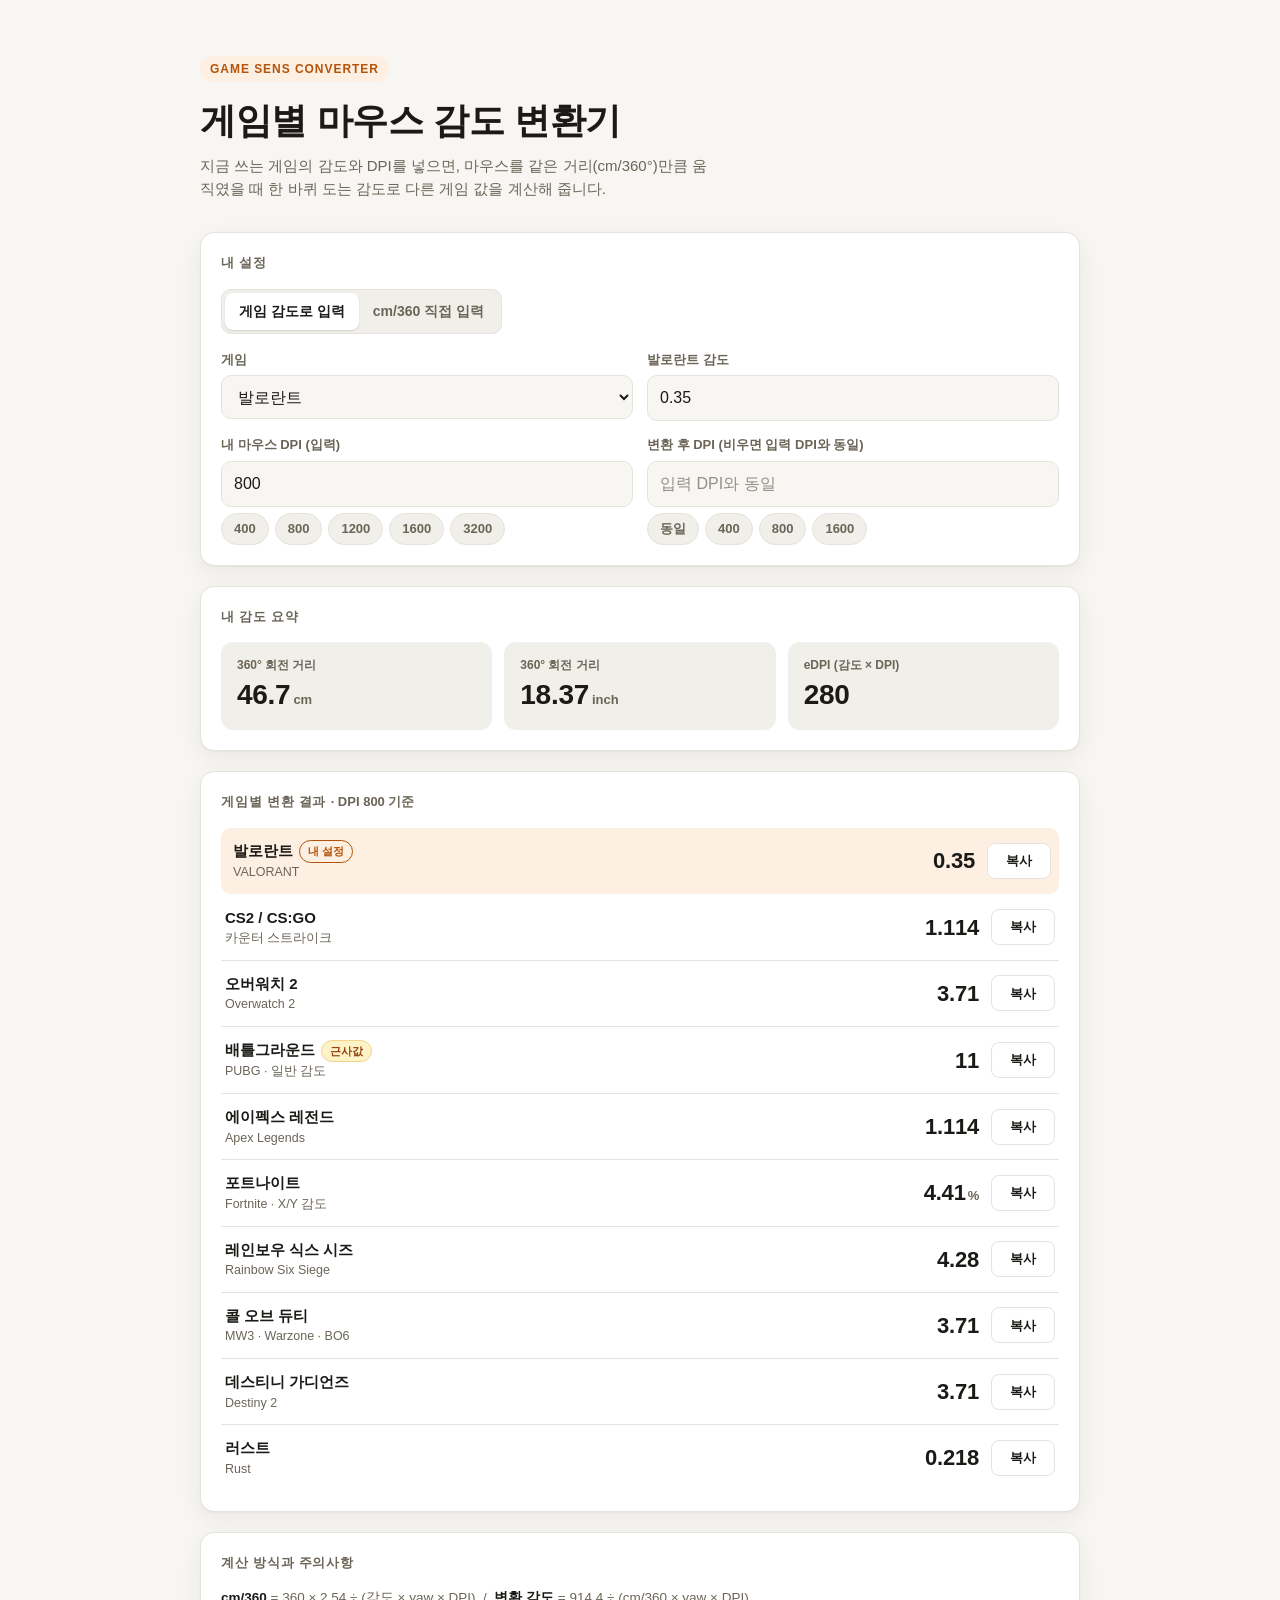
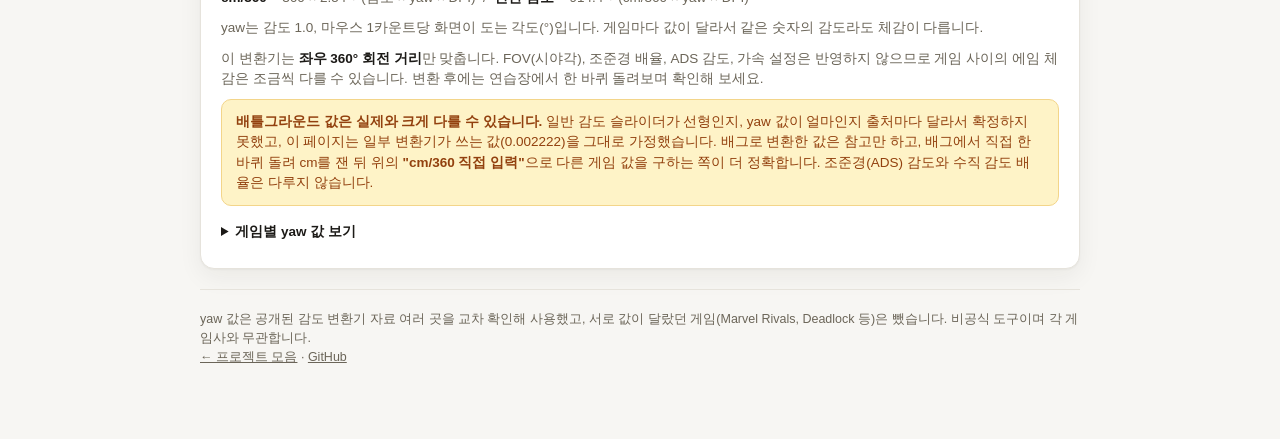
==== index.html @ f8046d5b "Add game mouse sensitivity converter Single-page converter that matches cm/360 across VALORANT, CS2," ====
<!DOCTYPE html>
<html lang="ko">
<head>
<meta charset="utf-8">
<meta name="viewport" content="width=device-width, initial-scale=1">
<title>게임별 마우스 감도 변환기 — 발로란트·CS2·오버워치·배그·에이펙스</title>
<meta name="description" content="발로란트, CS2(카스), 오버워치 2, 배틀그라운드, 에이펙스, 포트나이트, 레인보우식스, CoD 등 게임별 마우스 감도를 cm/360 기준으로 변환합니다. DPI를 직접 입력해 같은 체감 감도를 맞춰보세요.">
<meta name="theme-color" content="#b45309">
<link rel="canonical" href="https://sunlitkoreakorea.github.io/game-sens-converter/">
<meta property="og:type" content="website">
<meta property="og:title" content="게임별 마우스 감도 변환기">
<meta property="og:description" content="발로란트·CS2·오버워치 2·배그·에이펙스 등 게임 간 마우스 감도를 cm/360 기준으로 변환. DPI 직접 입력 지원.">
<meta property="og:url" content="https://sunlitkoreakorea.github.io/game-sens-converter/">
<meta name="twitter:card" content="summary">
<link rel="icon" href="data:image/svg+xml,%3Csvg xmlns='http://www.w3.org/2000/svg' viewBox='0 0 32 32'%3E%3Ccircle cx='16' cy='16' r='11' fill='none' stroke='%23b45309' stroke-width='3'/%3E%3Cpath d='M16 2v8M16 22v8M2 16h8M22 16h8' stroke='%23b45309' stroke-width='3' stroke-linecap='round'/%3E%3C/svg%3E">
<script type="application/ld+json">
{"@context":"https://schema.org","@type":"WebApplication","name":"게임별 마우스 감도 변환기","url":"https://sunlitkoreakorea.github.io/game-sens-converter/","applicationCategory":"UtilitiesApplication","operatingSystem":"Any","inLanguage":"ko","offers":{"@type":"Offer","price":"0","priceCurrency":"KRW"}}
</script>
<style>
  :root{
    --bg:#f7f6f3;
    --surface:#ffffff;
    --surface-2:#f1efe9;
    --border:#e6e3dc;
    --text:#1c1a17;
    --muted:#6b6558;
    --accent:#b45309;
    --accent-soft:#fdf0e3;
    --accent-ink:#ffffff;
    --warn:#92400e;
    --warn-bg:#fef3c7;
    --warn-border:#f3d58a;
    --ok:#166534;
    --shadow:0 1px 2px rgba(28,26,23,.04),0 8px 24px rgba(28,26,23,.06);
  }
  @media (prefers-color-scheme: dark){
    :root{
      --bg:#15130f;
      --surface:#1f1c17;
      --surface-2:#292520;
      --border:#332e26;
      --text:#f2ede4;
      --muted:#a89e8c;
      --accent:#e0975a;
      --accent-soft:#2b2118;
      --accent-ink:#1c1a17;
      --warn:#f5cf8a;
      --warn-bg:#2d2412;
      --warn-border:#5a4620;
      --ok:#86d19b;
      --shadow:0 1px 2px rgba(0,0,0,.3),0 8px 24px rgba(0,0,0,.35);
    }
  }
  *{box-sizing:border-box}
  [hidden]{display:none !important}
  html{-webkit-text-size-adjust:100%}
  body{
    margin:0;background:var(--bg);color:var(--text);
    font-family:-apple-system,BlinkMacSystemFont,"Segoe UI","Pretendard","Noto Sans KR",Arial,sans-serif;
    padding:56px 16px 72px;line-height:1.5;
  }
  .wrap{max-width:880px;margin:0 auto}
  header{margin-bottom:32px}
  .eyebrow{
    display:inline-block;font-size:12px;font-weight:700;letter-spacing:.08em;text-transform:uppercase;
    color:var(--accent);background:var(--accent-soft);padding:4px 10px;border-radius:999px;margin-bottom:16px;
  }
  h1{font-size:clamp(26px,4vw,36px);line-height:1.25;margin:0 0 12px;letter-spacing:-.01em}
  header p{color:var(--muted);font-size:15px;margin:0;max-width:62ch}
  .panel{
    background:var(--surface);border:1px solid var(--border);border-radius:14px;
    box-shadow:var(--shadow);padding:20px;margin-bottom:20px;
  }
  h2{
    font-size:13px;font-weight:700;letter-spacing:.06em;text-transform:uppercase;
    color:var(--muted);margin:0 0 16px;
  }
  .seg{display:inline-flex;background:var(--surface-2);border:1px solid var(--border);border-radius:10px;padding:3px;margin-bottom:16px}
  .seg button{
    appearance:none;border:0;background:transparent;color:var(--muted);font:inherit;font-size:14px;font-weight:600;
    padding:8px 14px;border-radius:8px;cursor:pointer;min-height:36px;
  }
  .seg button[aria-pressed="true"]{background:var(--surface);color:var(--text);box-shadow:0 1px 2px rgba(0,0,0,.12)}
  .fields{display:grid;grid-template-columns:repeat(2,1fr);gap:14px}
  .field{display:flex;flex-direction:column;gap:6px;min-width:0}
  .field.full{grid-column:1/-1}
  label,.lbl{font-size:13px;font-weight:600;color:var(--muted)}
  input,select{
    font:inherit;font-size:16px;color:var(--text);background:var(--bg);
    border:1px solid var(--border);border-radius:10px;padding:10px 12px;min-height:44px;width:100%;
    font-variant-numeric:tabular-nums;
  }
  input::placeholder{color:var(--muted);opacity:.7}
  input:focus-visible,select:focus-visible,button:focus-visible{outline:2px solid var(--accent);outline-offset:2px}
  .chips{display:flex;flex-wrap:wrap;gap:6px}
  .chip{
    appearance:none;font:inherit;font-size:13px;font-weight:600;color:var(--muted);background:var(--surface-2);
    border:1px solid var(--border);border-radius:999px;padding:5px 12px;cursor:pointer;min-height:32px;
    font-variant-numeric:tabular-nums;
  }
  .chip:hover{color:var(--text);border-color:var(--accent)}
  .hint{font-size:12.5px;color:var(--muted);margin:0}
  .stats{display:grid;grid-template-columns:repeat(3,1fr);gap:12px}
  .stat{background:var(--surface-2);border-radius:12px;padding:14px 16px;min-width:0}
  .stat .k{font-size:12px;font-weight:600;color:var(--muted)}
  .stat .v{font-size:clamp(20px,3.4vw,28px);font-weight:700;font-variant-numeric:tabular-nums;letter-spacing:-.01em;overflow-wrap:anywhere}
  .stat .u{font-size:13px;font-weight:600;color:var(--muted);margin-left:3px}
  .list{list-style:none;margin:0;padding:0}
  .row{
    display:grid;grid-template-columns:1fr auto auto;align-items:center;gap:12px;
    padding:12px 4px;border-top:1px solid var(--border);
  }
  .row:first-child{border-top:0}
  .row.src{background:var(--accent-soft);border-radius:10px;border-top-color:transparent;padding-left:12px;padding-right:8px}
  .row.src + .row{border-top-color:transparent}
  .gname{font-weight:600;font-size:15px;min-width:0}
  .gname small{display:block;font-weight:500;font-size:12.5px;color:var(--muted)}
  .badge{
    display:inline-block;font-size:11px;font-weight:700;border-radius:999px;padding:2px 8px;margin-left:6px;vertical-align:middle;
    color:var(--accent);background:var(--accent-soft);border:1px solid var(--accent);
  }
  .badge.warn{color:var(--warn);background:var(--warn-bg);border-color:var(--warn-border)}
  .val{font-size:22px;font-weight:700;font-variant-numeric:tabular-nums;text-align:right;letter-spacing:-.01em}
  .val .u{font-size:13px;font-weight:600;color:var(--muted);margin-left:2px}
  .copy{
    appearance:none;font:inherit;font-size:13px;font-weight:600;color:var(--text);background:var(--surface);
    border:1px solid var(--border);border-radius:8px;padding:6px 12px;cursor:pointer;min-height:36px;min-width:64px;
  }
  .copy:hover{border-color:var(--accent)}
  .copy.done{color:var(--ok);border-color:var(--ok)}
  .empty{color:var(--muted);font-size:14px;padding:8px 0}
  .note{
    font-size:13.5px;color:var(--muted);margin:0 0 10px;
  }
  .note strong{color:var(--text)}
  .warnbox{
    background:var(--warn-bg);border:1px solid var(--warn-border);color:var(--warn);
    border-radius:10px;padding:12px 14px;font-size:13.5px;margin:0 0 10px;
  }
  code{
    font-family:ui-monospace,SFMono-Regular,Menlo,Consolas,monospace;font-size:12.5px;
    background:var(--surface-2);border-radius:6px;padding:2px 6px;color:var(--text);overflow-wrap:anywhere;
  }
  details{margin-top:6px}
  summary{cursor:pointer;font-size:13.5px;font-weight:600;color:var(--text);padding:6px 0}
  table.yaw{width:100%;border-collapse:collapse;font-size:13.5px;margin-top:8px}
  table.yaw th,table.yaw td{text-align:left;padding:8px 6px;border-top:1px solid var(--border)}
  table.yaw th{font-size:12px;color:var(--muted);font-weight:600;border-top:0}
  table.yaw td:last-child{font-variant-numeric:tabular-nums}
  footer{border-top:1px solid var(--border);padding-top:20px;font-size:12.5px;color:var(--muted)}
  footer a{color:var(--muted)}
  @media (max-width:620px){
    body{padding-top:36px}
    .fields{grid-template-columns:1fr}
    .stats{grid-template-columns:1fr}
    .row{grid-template-columns:1fr auto;grid-template-areas:"n v" "n c";row-gap:6px}
    .row .gname{grid-area:n}
    .row .val{grid-area:v}
    .row .copy{grid-area:c;justify-self:end}
  }
  @media (prefers-reduced-motion:no-preference){
    .copy,.chip,.seg button{transition:border-color .15s ease,color .15s ease,background .15s ease}
  }
</style>
</head>
<body>
<div class="wrap">
  <header>
    <span class="eyebrow">Game Sens Converter</span>
    <h1>게임별 마우스 감도 변환기</h1>
    <p>지금 쓰는 게임의 감도와 DPI를 넣으면, 마우스를 같은 거리(cm/360°)만큼 움직였을 때 한 바퀴 도는 감도로 다른 게임 값을 계산해 줍니다.</p>
  </header>

  <section class="panel" aria-labelledby="h-input">
    <h2 id="h-input">내 설정</h2>

    <div class="seg" role="group" aria-label="입력 방식">
      <button type="button" id="mode-game" aria-pressed="true">게임 감도로 입력</button>
      <button type="button" id="mode-cm" aria-pressed="false">cm/360 직접 입력</button>
    </div>

    <div class="fields">
      <div class="field" id="f-game">
        <label for="game">게임</label>
        <select id="game"></select>
      </div>
      <div class="field" id="f-sens">
        <label for="sens" id="sens-label">감도</label>
        <input id="sens" type="text" inputmode="decimal" autocomplete="off" placeholder="예: 0.35">
      </div>
      <div class="field" id="f-cm" hidden>
        <label for="cm">360° 회전에 필요한 마우스 이동 거리 (cm)</label>
        <input id="cm" type="text" inputmode="decimal" autocomplete="off" placeholder="예: 33">
        <p class="hint">마우스패드에서 실제로 한 바퀴 돌 때 움직인 거리를 자로 재서 넣으면 됩니다.</p>
      </div>

      <div class="field">
        <label for="dpi">내 마우스 DPI <span class="lbl">(입력)</span></label>
        <input id="dpi" type="text" inputmode="numeric" autocomplete="off" placeholder="예: 800">
        <div class="chips" data-target="dpi" aria-label="DPI 빠른 선택">
          <button type="button" class="chip" data-v="400">400</button>
          <button type="button" class="chip" data-v="800">800</button>
          <button type="button" class="chip" data-v="1200">1200</button>
          <button type="button" class="chip" data-v="1600">1600</button>
          <button type="button" class="chip" data-v="3200">3200</button>
        </div>
      </div>
      <div class="field">
        <label for="tdpi">변환 후 DPI <span class="lbl">(비우면 입력 DPI와 동일)</span></label>
        <input id="tdpi" type="text" inputmode="numeric" autocomplete="off" placeholder="입력 DPI와 동일">
        <div class="chips" data-target="tdpi" aria-label="변환 후 DPI 빠른 선택">
          <button type="button" class="chip" data-v="">동일</button>
          <button type="button" class="chip" data-v="400">400</button>
          <button type="button" class="chip" data-v="800">800</button>
          <button type="button" class="chip" data-v="1600">1600</button>
        </div>
      </div>
    </div>
  </section>

  <section class="panel" aria-labelledby="h-sum">
    <h2 id="h-sum">내 감도 요약</h2>
    <div class="stats" aria-live="polite">
      <div class="stat"><div class="k">360° 회전 거리</div><div><span class="v" id="o-cm">—</span><span class="u">cm</span></div></div>
      <div class="stat"><div class="k">360° 회전 거리</div><div><span class="v" id="o-in">—</span><span class="u">inch</span></div></div>
      <div class="stat"><div class="k">eDPI (감도 × DPI)</div><div><span class="v" id="o-edpi">—</span></div></div>
    </div>
  </section>

  <section class="panel" aria-labelledby="h-out">
    <h2 id="h-out">게임별 변환 결과 <span id="out-dpi" style="text-transform:none;letter-spacing:0;font-weight:600"></span></h2>
    <ul class="list" id="results" aria-live="polite"></ul>
  </section>

  <section class="panel" aria-labelledby="h-info">
    <h2 id="h-info">계산 방식과 주의사항</h2>
    <p class="note"><strong>cm/360</strong> = 360 × 2.54 ÷ (감도 × yaw × DPI) &nbsp;/&nbsp; <strong>변환 감도</strong> = 914.4 ÷ (cm/360 × yaw × DPI)</p>
    <p class="note">yaw는 감도 1.0, 마우스 1카운트당 화면이 도는 각도(°)입니다. 게임마다 값이 달라서 같은 숫자의 감도라도 체감이 다릅니다.</p>
    <p class="note">이 변환기는 <strong>좌우 360° 회전 거리</strong>만 맞춥니다. FOV(시야각), 조준경 배율, ADS 감도, 가속 설정은 반영하지 않으므로 게임 사이의 에임 체감은 조금씩 다를 수 있습니다. 변환 후에는 연습장에서 한 바퀴 돌려보며 확인해 보세요.</p>
    <div class="warnbox"><strong>배틀그라운드 값은 실제와 크게 다를 수 있습니다.</strong> 일반 감도 슬라이더가 선형인지, yaw 값이 얼마인지 출처마다 달라서 확정하지 못했고, 이 페이지는 일부 변환기가 쓰는 값(0.002222)을 그대로 가정했습니다. 배그로 변환한 값은 참고만 하고, 배그에서 직접 한 바퀴 돌려 cm를 잰 뒤 위의 <strong>"cm/360 직접 입력"</strong>으로 다른 게임 값을 구하는 쪽이 더 정확합니다. 조준경(ADS) 감도와 수직 감도 배율은 다루지 않습니다.</div>
    <details>
      <summary>게임별 yaw 값 보기</summary>
      <table class="yaw" id="yaw-table">
        <thead><tr><th>게임</th><th>입력 단위</th><th>yaw</th></tr></thead>
        <tbody></tbody>
      </table>
    </details>
  </section>

  <footer>
    yaw 값은 공개된 감도 변환기 자료 여러 곳을 교차 확인해 사용했고, 서로 값이 달랐던 게임(Marvel Rivals, Deadlock 등)은 뺐습니다. 비공식 도구이며 각 게임사와 무관합니다.<br>
    <a href="https://sunlitkoreakorea.github.io/">← 프로젝트 모음</a> · <a href="https://github.com/Sunlitkoreakorea/game-sens-converter">GitHub</a>
  </footer>
</div>

<script>
(function () {
  'use strict';

  // yaw: 감도 1.0 · 1카운트당 회전 각도(°). dec: 결과 표시 소수 자릿수.
  var GAMES = [
    { id: 'valorant', name: '발로란트', en: 'VALORANT',         yaw: 0.07,          dec: 3, unit: '' },
    { id: 'cs2',      name: 'CS2 / CS:GO', en: '카운터 스트라이크', yaw: 0.022,         dec: 3, unit: '' },
    { id: 'ow2',      name: '오버워치 2', en: 'Overwatch 2',     yaw: 0.0066,        dec: 2, unit: '' },
    { id: 'pubg',     name: '배틀그라운드', en: 'PUBG · 일반 감도', yaw: 0.002222,      dec: 1, unit: '', approx: true },
    { id: 'apex',     name: '에이펙스 레전드', en: 'Apex Legends',  yaw: 0.022,         dec: 3, unit: '' },
    { id: 'fortnite', name: '포트나이트', en: 'Fortnite · X/Y 감도', yaw: 0.005555,    dec: 2, unit: '%' },
    { id: 'r6',       name: '레인보우 식스 시즈', en: 'Rainbow Six Siege', yaw: 0.00572957795, dec: 2, unit: '' },
    { id: 'cod',      name: '콜 오브 듀티', en: 'MW3 · Warzone · BO6', yaw: 0.0066,    dec: 2, unit: '' },
    { id: 'destiny2', name: '데스티니 가디언즈', en: 'Destiny 2',  yaw: 0.0066,        dec: 2, unit: '' },
    { id: 'rust',     name: '러스트', en: 'Rust',                yaw: 0.1125,        dec: 3, unit: '' }
  ];
  var CM_PER_360_CONST = 360 * 2.54; // 914.4

  function $(id) { return document.getElementById(id); }
  function byId(id) { for (var i = 0; i < GAMES.length; i++) if (GAMES[i].id === id) return GAMES[i]; return GAMES[0]; }

  var els = {
    modeGame: $('mode-game'), modeCm: $('mode-cm'),
    fGame: $('f-game'), fSens: $('f-sens'), fCm: $('f-cm'),
    game: $('game'), sens: $('sens'), sensLabel: $('sens-label'), cm: $('cm'),
    dpi: $('dpi'), tdpi: $('tdpi'),
    oCm: $('o-cm'), oIn: $('o-in'), oEdpi: $('o-edpi'),
    results: $('results'), outDpi: $('out-dpi')
  };

  var state = { mode: 'game', game: 'valorant', sens: '0.35', cm: '', dpi: '800', tdpi: '' };

  // ---- 저장/복원 (불가능한 환경에서도 동작) ----
  var KEY = 'gameSensConverter.v1';
  function load() {
    try {
      var raw = localStorage.getItem(KEY);
      if (!raw) return;
      var s = JSON.parse(raw);
      if (s && typeof s === 'object') {
        ['mode', 'game', 'sens', 'cm', 'dpi', 'tdpi'].forEach(function (k) {
          if (typeof s[k] === 'string') state[k] = s[k];
        });
        if (state.mode !== 'game' && state.mode !== 'cm') state.mode = 'game';
        if (!GAMES.some(function (g) { return g.id === state.game; })) state.game = 'valorant';
      }
    } catch (e) {}
  }
  function save() { try { localStorage.setItem(KEY, JSON.stringify(state)); } catch (e) {} }

  // ---- 계산 ----
  function num(str) {
    var n = parseFloat(String(str).replace(',', '.').trim());
    return isFinite(n) && n > 0 ? n : NaN;
  }
  function cmPer360(sens, yaw, dpi) { return CM_PER_360_CONST / (sens * yaw * dpi); }
  function sensFor(cm, yaw, dpi) { return CM_PER_360_CONST / (cm * yaw * dpi); }

  function fmt(n, d) {
    if (!isFinite(n)) return '—';
    var s = n.toFixed(d);
    if (s.indexOf('.') >= 0) s = s.replace(/0+$/, '').replace(/\.$/, '');
    return s;
  }

  // ---- 렌더 ----
  function currentSource() {
    var dpi = num(state.dpi);
    var cm = NaN, sens = NaN;
    if (state.mode === 'game') {
      sens = num(state.sens);
      cm = cmPer360(sens, byId(state.game).yaw, dpi);
    } else {
      cm = num(state.cm);
    }
    return { dpi: dpi, sens: sens, cm: cm };
  }

  function render() {
    var src = currentSource();
    var g = byId(state.game);
    var okCm = isFinite(src.cm) && src.cm > 0;

    els.oCm.textContent = okCm ? fmt(src.cm, src.cm < 10 ? 2 : 1) : '—';
    els.oIn.textContent = okCm ? fmt(src.cm / 2.54, 2) : '—';
    els.oEdpi.textContent = (state.mode === 'game' && isFinite(src.sens) && isFinite(src.dpi))
      ? fmt(src.sens * src.dpi, 1) : '—';

    var tdpi = num(state.tdpi);
    var outDpi = isFinite(tdpi) ? tdpi : src.dpi;
    els.outDpi.textContent = isFinite(outDpi) ? '· DPI ' + fmt(outDpi, 0) + ' 기준' : '';

    els.results.innerHTML = '';
    if (!okCm || !isFinite(outDpi)) {
      var li = document.createElement('li');
      li.className = 'empty';
      li.textContent = state.mode === 'game'
        ? '게임, 감도, DPI를 입력하면 결과가 표시됩니다.'
        : 'cm/360과 DPI를 입력하면 결과가 표시됩니다.';
      els.results.appendChild(li);
      return;
    }

    GAMES.forEach(function (game) {
      var isSrc = state.mode === 'game' && game.id === state.game;
      var value = isSrc && !isFinite(tdpi) ? src.sens : sensFor(src.cm, game.yaw, outDpi);
      var text = fmt(value, game.dec);

      var row = document.createElement('li');
      row.className = 'row' + (isSrc ? ' src' : '');

      var name = document.createElement('div');
      name.className = 'gname';
      name.textContent = game.name;
      if (isSrc) { var b = document.createElement('span'); b.className = 'badge'; b.textContent = '내 설정'; name.appendChild(b); }
      if (game.approx) { var w = document.createElement('span'); w.className = 'badge warn'; w.textContent = '근사값'; name.appendChild(w); }
      var sub = document.createElement('small');
      sub.textContent = game.en;
      name.appendChild(sub);

      var val = document.createElement('div');
      val.className = 'val';
      val.textContent = text;
      if (game.unit) { var u = document.createElement('span'); u.className = 'u'; u.textContent = game.unit; val.appendChild(u); }

      var btn = document.createElement('button');
      btn.type = 'button';
      btn.className = 'copy';
      btn.textContent = '복사';
      btn.setAttribute('aria-label', game.name + ' 감도 ' + text + ' 복사');
      btn.addEventListener('click', function () { copyText(text, btn); });

      row.appendChild(name); row.appendChild(val); row.appendChild(btn);
      els.results.appendChild(row);
    });
  }

  function copyText(text, btn) {
    function done(ok) {
      btn.textContent = ok ? '복사됨' : '실패';
      btn.classList.toggle('done', ok);
      setTimeout(function () { btn.textContent = '복사'; btn.classList.remove('done'); }, 1200);
    }
    function fallback() {
      var ta = document.createElement('textarea');
      ta.value = text; ta.setAttribute('readonly', '');
      ta.style.position = 'fixed'; ta.style.opacity = '0';
      document.body.appendChild(ta); ta.select();
      var ok = false;
      try { ok = document.execCommand('copy'); } catch (e) {}
      document.body.removeChild(ta);
      done(ok);
    }
    if (navigator.clipboard && navigator.clipboard.writeText) {
      navigator.clipboard.writeText(text).then(function () { done(true); }, fallback);
    } else { fallback(); }
  }

  // ---- UI 동기화 ----
  function applyMode() {
    var isGame = state.mode === 'game';
    els.modeGame.setAttribute('aria-pressed', String(isGame));
    els.modeCm.setAttribute('aria-pressed', String(!isGame));
    els.fGame.hidden = !isGame;
    els.fSens.hidden = !isGame;
    els.fCm.hidden = isGame;
  }
  function applyGameLabel() {
    var g = byId(state.game);
    els.sensLabel.textContent = g.unit === '%' ? g.name + ' 감도 (% 값 그대로)' : g.name + ' 감도';
  }
  function update() { save(); render(); }

  function init() {
    GAMES.forEach(function (g) {
      var o = document.createElement('option');
      o.value = g.id; o.textContent = g.name;
      els.game.appendChild(o);
    });

    var tb = document.querySelector('#yaw-table tbody');
    GAMES.forEach(function (g) {
      var tr = document.createElement('tr');
      [g.name + (g.approx ? ' (근사)' : ''), g.unit === '%' ? '%' : '감도', String(g.yaw)].forEach(function (t) {
        var td = document.createElement('td'); td.textContent = t; tr.appendChild(td);
      });
      tb.appendChild(tr);
    });

    load();
    els.game.value = state.game;
    els.sens.value = state.sens;
    els.cm.value = state.cm;
    els.dpi.value = state.dpi;
    els.tdpi.value = state.tdpi;
    applyMode(); applyGameLabel(); render();

    els.modeGame.addEventListener('click', function () { state.mode = 'game'; applyMode(); update(); });
    els.modeCm.addEventListener('click', function () { state.mode = 'cm'; applyMode(); update(); });
    els.game.addEventListener('change', function () { state.game = els.game.value; applyGameLabel(); update(); });
    els.sens.addEventListener('input', function () { state.sens = els.sens.value; update(); });
    els.cm.addEventListener('input', function () { state.cm = els.cm.value; update(); });
    els.dpi.addEventListener('input', function () { state.dpi = els.dpi.value; update(); });
    els.tdpi.addEventListener('input', function () { state.tdpi = els.tdpi.value; update(); });

    Array.prototype.forEach.call(document.querySelectorAll('.chips'), function (box) {
      var target = box.getAttribute('data-target');
      box.addEventListener('click', function (e) {
        var t = e.target;
        if (!t || !t.classList || !t.classList.contains('chip')) return;
        var v = t.getAttribute('data-v');
        state[target] = v;
        els[target].value = v;
        update();
      });
    });
  }

  init();
})();
</script>
</body>
</html>
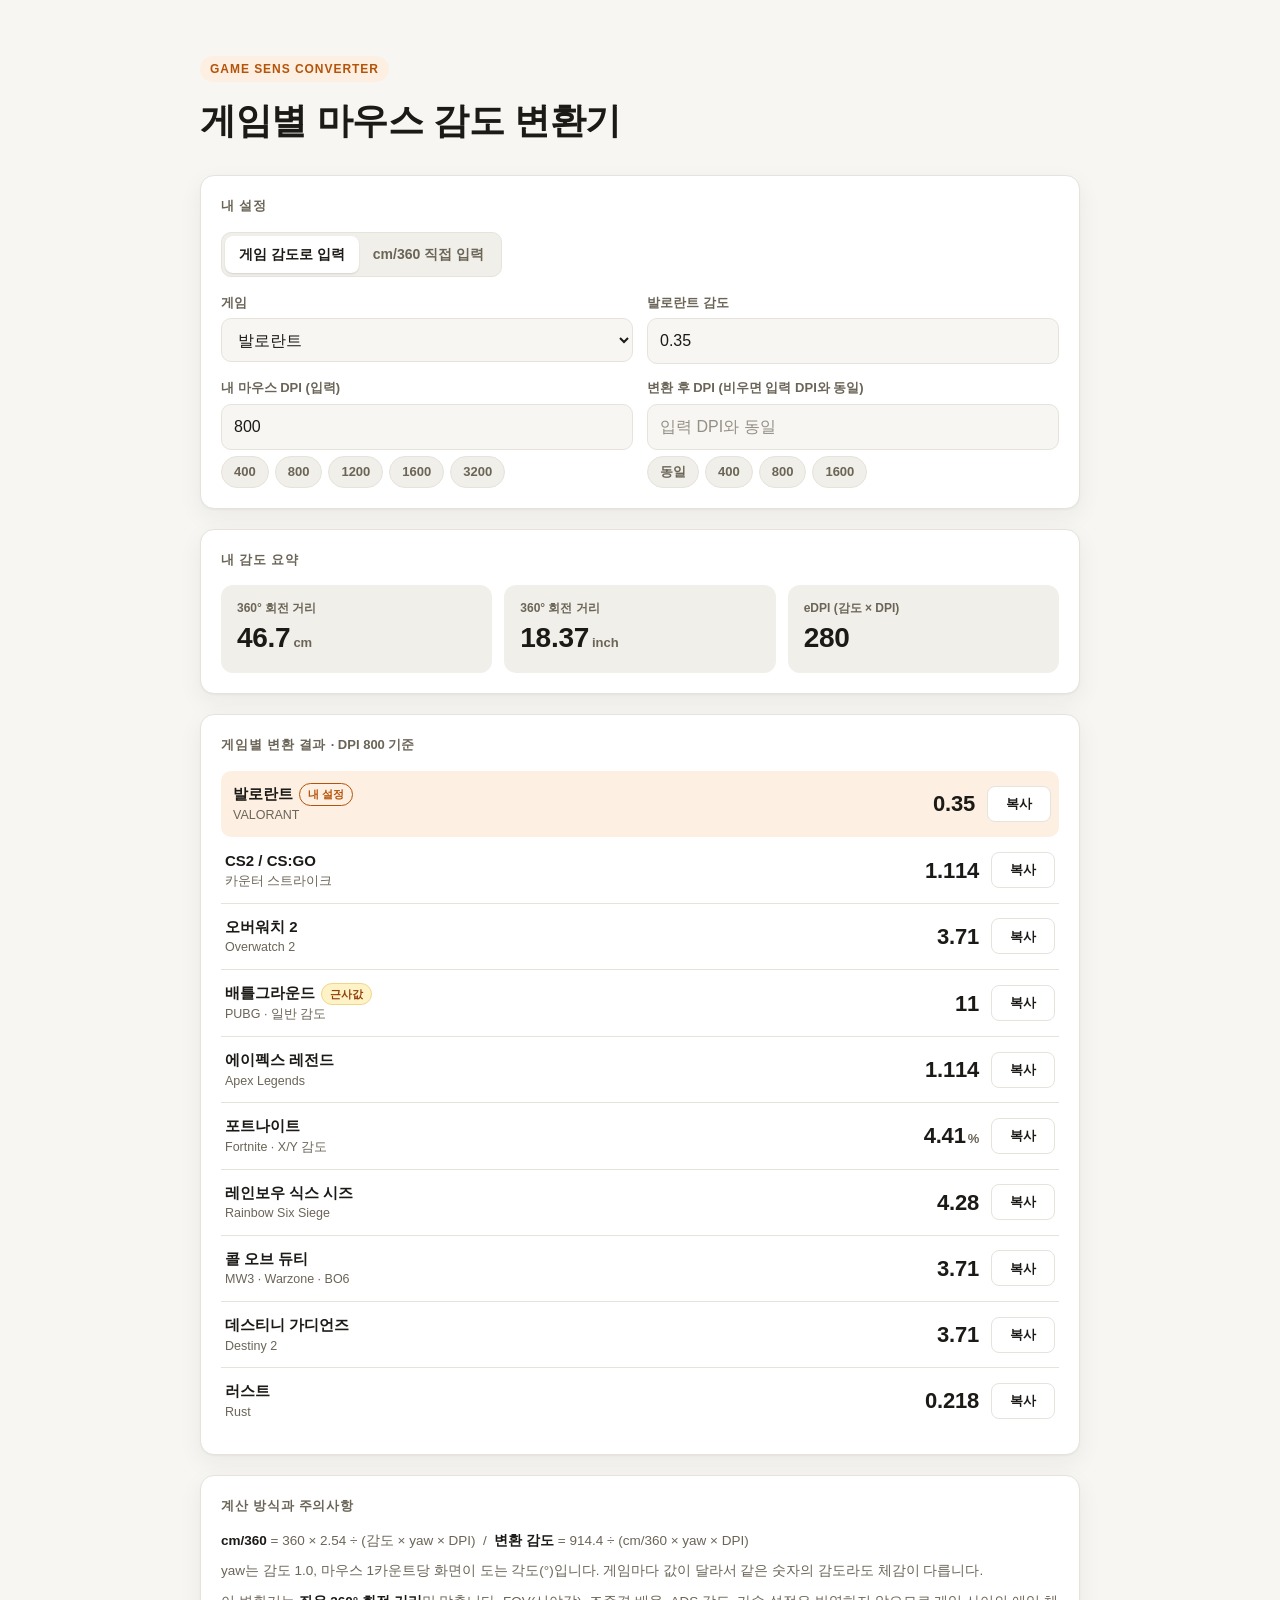
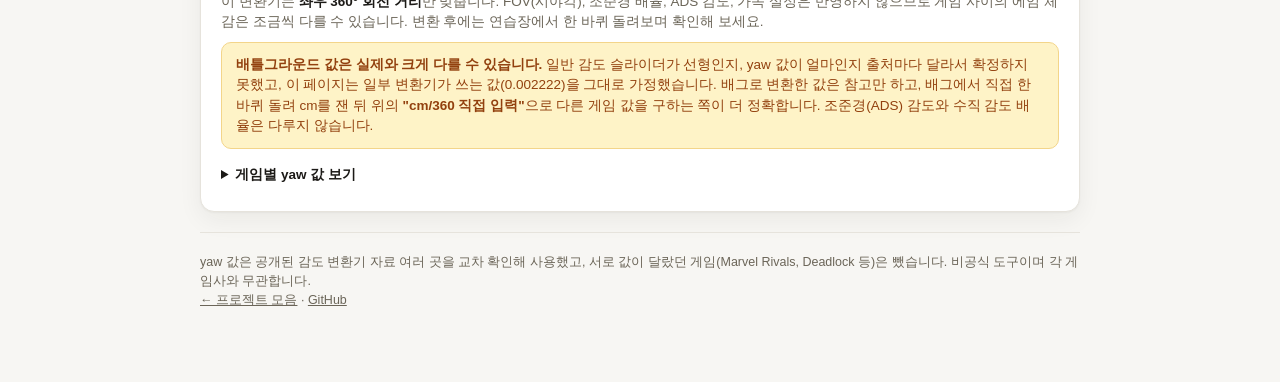
==== commit 3a93f53d: "Remove intro paragraph from header Co-Authored-By: Claude Sonnet 5.5 <noreply@anthropic.com>" ====
--- a/index.html
+++ b/index.html
@@ -65,8 +65,7 @@
     display:inline-block;font-size:12px;font-weight:700;letter-spacing:.08em;text-transform:uppercase;
     color:var(--accent);background:var(--accent-soft);padding:4px 10px;border-radius:999px;margin-bottom:16px;
   }
-  h1{font-size:clamp(26px,4vw,36px);line-height:1.25;margin:0 0 12px;letter-spacing:-.01em}
-  header p{color:var(--muted);font-size:15px;margin:0;max-width:62ch}
+  h1{font-size:clamp(26px,4vw,36px);line-height:1.25;margin:0;letter-spacing:-.01em}
   .panel{
     background:var(--surface);border:1px solid var(--border);border-radius:14px;
     box-shadow:var(--shadow);padding:20px;margin-bottom:20px;
@@ -168,7 +167,6 @@
   <header>
     <span class="eyebrow">Game Sens Converter</span>
     <h1>게임별 마우스 감도 변환기</h1>
-    <p>지금 쓰는 게임의 감도와 DPI를 넣으면, 마우스를 같은 거리(cm/360°)만큼 움직였을 때 한 바퀴 도는 감도로 다른 게임 값을 계산해 줍니다.</p>
   </header>
 
   <section class="panel" aria-labelledby="h-input">
